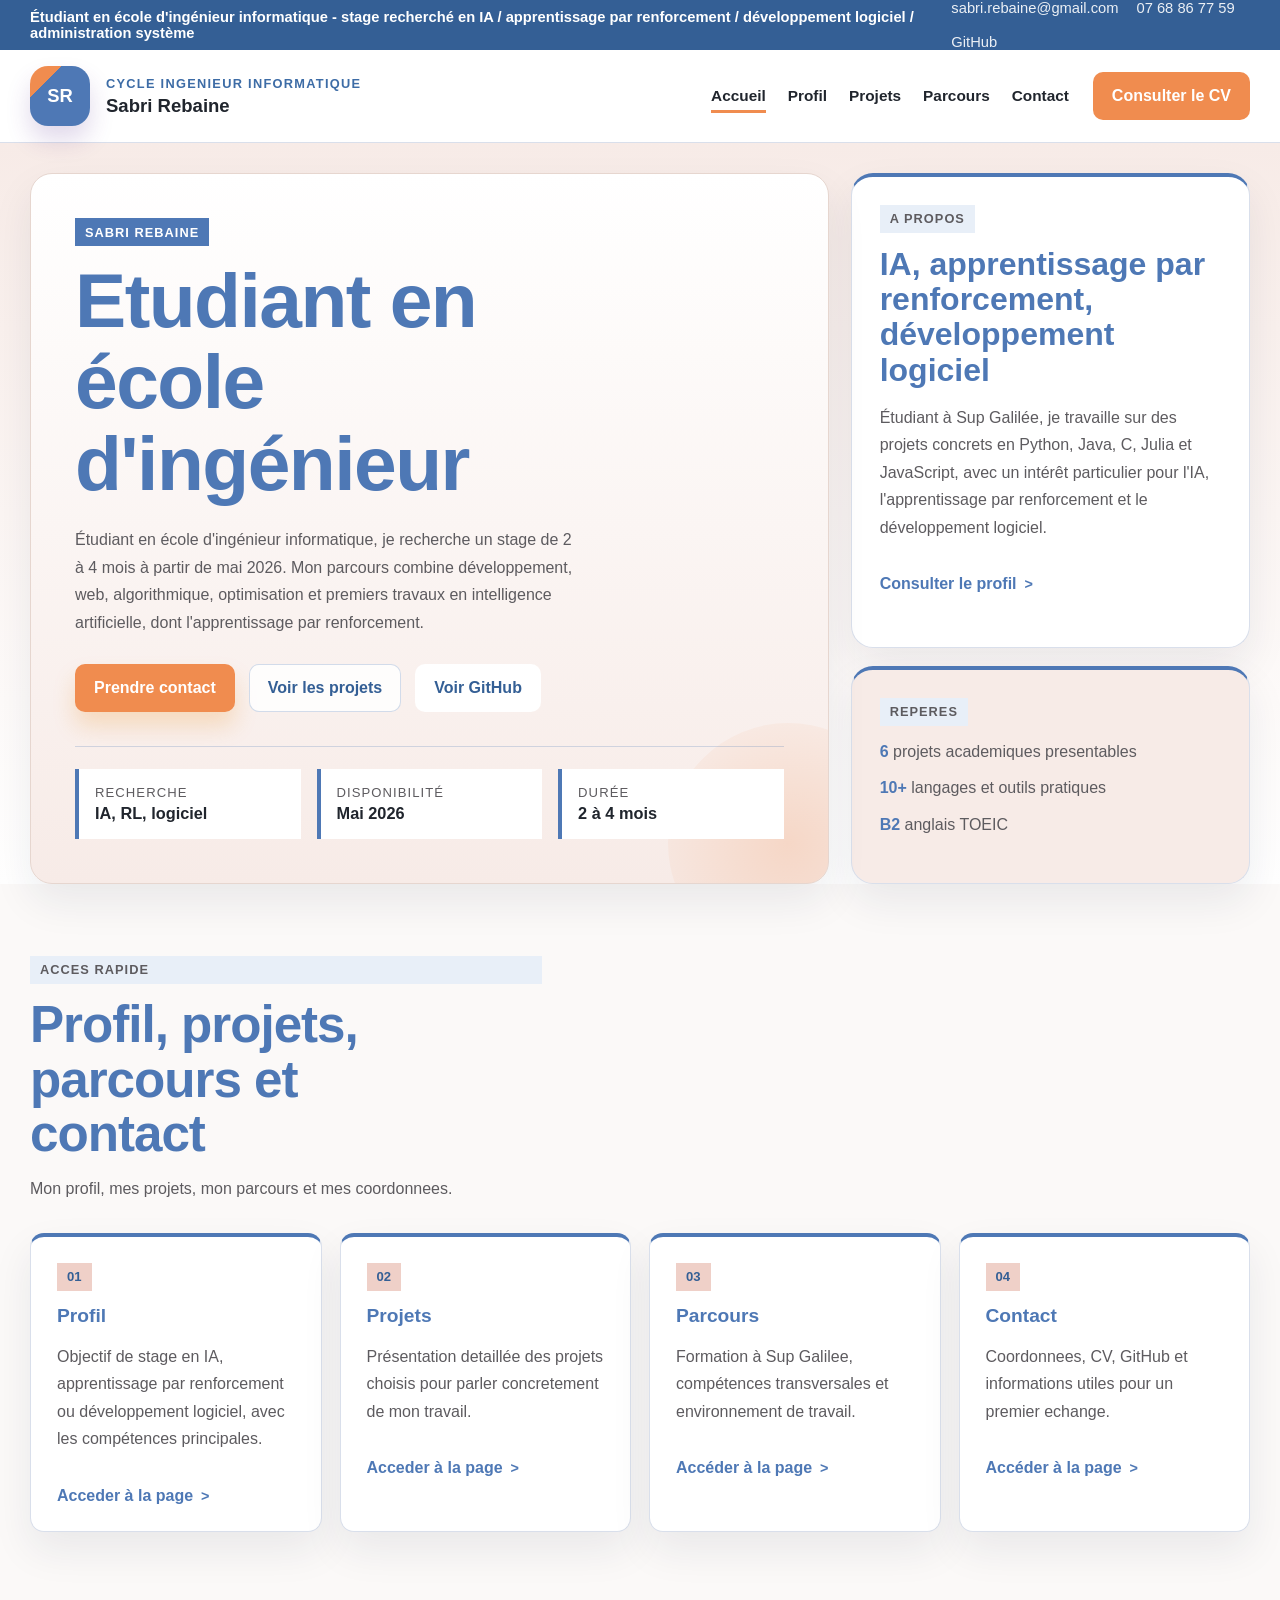
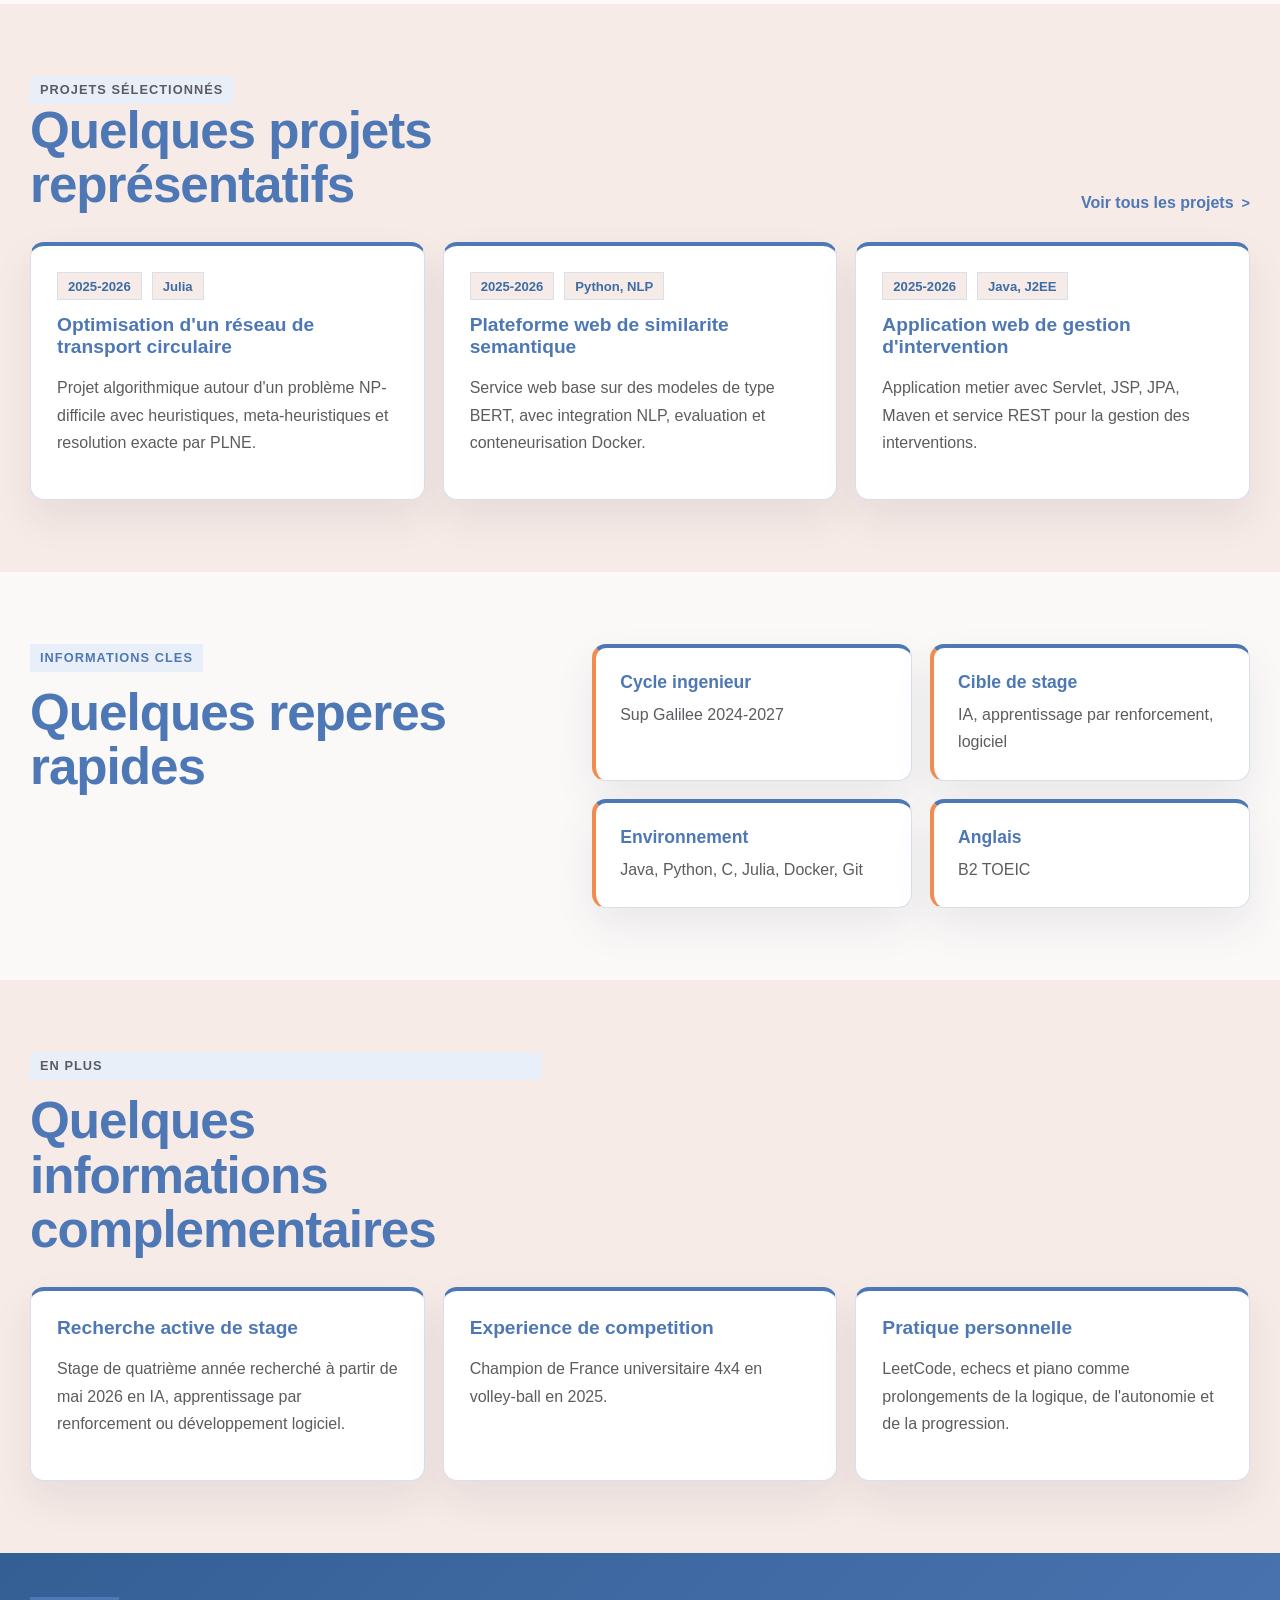
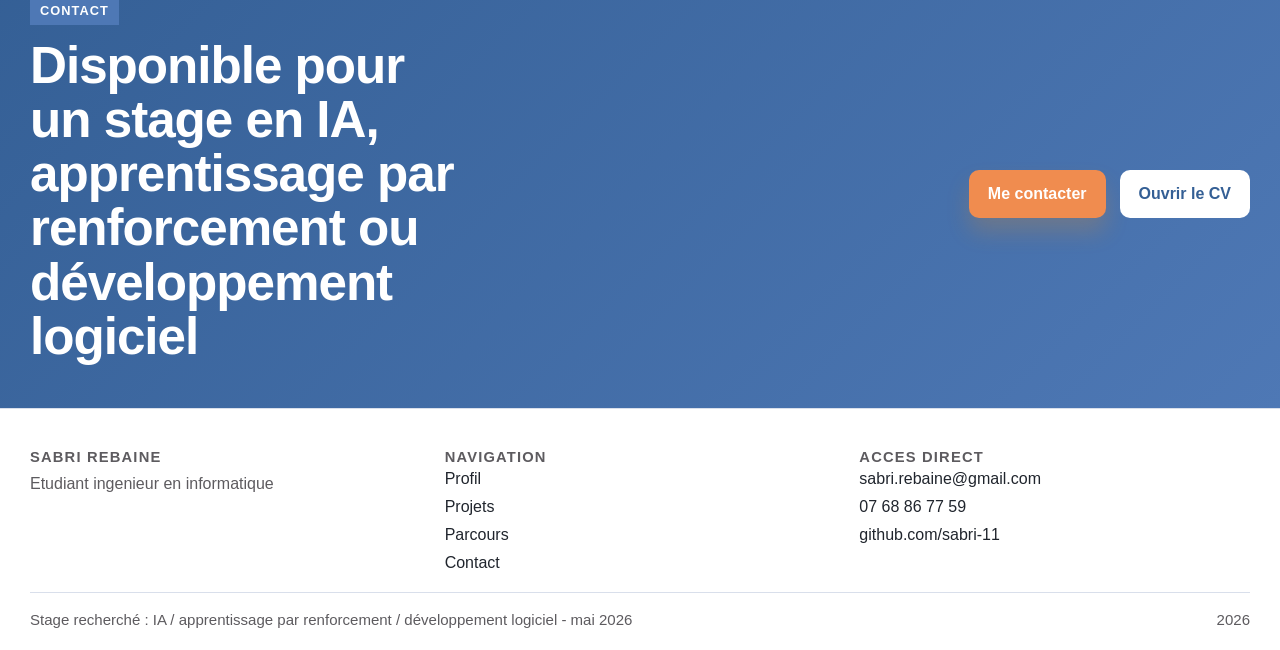
==== index.html @ 0e4415df "passage ssh" ====
<!DOCTYPE html>
<html lang="fr">
  <head>
    <meta charset="UTF-8" />
    <meta name="viewport" content="width=device-width, initial-scale=1.0" />
    <title>Sabri Rebaine | Accueil</title>
    <meta
      name="description"
      content="Site portfolio de Sabri Rebaine, étudiant ingénieur en informatique à la recherche d'un stage en IA et apprentissage par renforcement, développement logiciel ou en administration système à partir de mai 2026."
    />
    <link rel="stylesheet" href="styles.css" />
  </head>
  <body class="page-home">
    <div class="utility-bar">
      <div class="container utility-inner">
        <p>Étudiant en école d'ingénieur informatique - stage recherché en IA / apprentissage par renforcement / développement logiciel / administration système</p>
        <div class="utility-links">
          <a href="mailto:sabri.rebaine@gmail.com">sabri.rebaine@gmail.com</a>
          <a href="tel:+33768867759">07 68 86 77 59</a>
          <a href="https://github.com/sabri-11" target="_blank" rel="noreferrer">GitHub</a>
        </div>
      </div>
    </div>

    <header class="site-header">
      <div class="container header-shell">
        <a class="brand" href="index.html" aria-label="Retour a l'accueil">
          <span class="brand-mark">SR</span>
          <span class="brand-copy">
            <span class="brand-kicker">Cycle ingenieur informatique</span>
            <strong>Sabri Rebaine</strong>
          </span>
        </a>

        <button class="nav-toggle" type="button" aria-expanded="false" aria-controls="site-nav">
          <span></span>
          <span></span>
          <span></span>
          <span class="sr-only">Ouvrir le menu</span>
        </button>

        <div class="nav-shell" id="site-nav">
          <nav class="site-nav" aria-label="Navigation principale">
            <a class="is-active" href="index.html">Accueil</a>
            <a href="profil.html">Profil</a>
            <a href="projets.html">Projets</a>
            <a href="parcours.html">Parcours</a>
            <a href="contact.html">Contact</a>
          </nav>
          <a class="header-cta" href="C_V__Sabri_Rebaine.pdf" target="_blank" rel="noreferrer">
            Consulter le CV
          </a>
        </div>
      </div>
    </header>

    <main>
      <section class="home-hero">
        <div class="container hero-grid">
          <article class="hero-stage">
            <p class="eyebrow light">Sabri Rebaine</p>
            <h1> Etudiant en école d'ingénieur</h1>
            <p class="hero-text">
              Étudiant en école d'ingénieur informatique, je recherche un
              stage de 2 à 4 mois à partir de mai 2026. Mon parcours combine
              développement, web, algorithmique, optimisation et premiers
              travaux en intelligence artificielle, dont l'apprentissage par
              renforcement.
            </p>

            <div class="hero-actions">
              <a class="button button-primary" href="contact.html">Prendre contact</a>
              <a class="button button-secondary" href="projets.html">Voir les projets</a>
              <a
                class="button button-light"
                href="https://github.com/sabri-11"
                target="_blank"
                rel="noreferrer"
              >
                Voir GitHub
              </a>
            </div>

            <div class="hero-strip">
              <div>
                <span class="strip-label">Recherche</span>
                <strong>IA, RL, logiciel</strong>
              </div>
              <div>
                <span class="strip-label">Disponibilité</span>
                <strong>Mai 2026</strong>
              </div>
              <div>
                <span class="strip-label">Durée</span>
                <strong>2 à 4 mois</strong>
              </div>
            </div>
          </article>

          <aside class="hero-side">
            <article class="hero-side-card">
              <p class="eyebrow">A propos</p>
              <h2>IA, apprentissage par renforcement, développement logiciel</h2>
              <p>
                Étudiant à Sup Galilée, je travaille sur des projets concrets
                en Python, Java, C, Julia et JavaScript, avec un intérêt
                particulier pour l'IA, l'apprentissage par renforcement et le
                développement logiciel.
              </p>
              <a class="text-link" href="profil.html">Consulter le profil</a>
            </article>

            <article class="hero-side-card compact">
              <p class="eyebrow">Reperes</p>
              <ul class="fact-list">
                <li><strong>6</strong> projets academiques presentables</li>
                <li><strong>10+</strong> langages et outils pratiques</li>
                <li><strong>B2</strong> anglais TOEIC</li>
              </ul>
            </article>
          </aside>
        </div>
      </section>

      <section class="section">
        <div class="container">
          <div class="section-heading">
            <p class="eyebrow">Acces rapide</p>
            <h2>Profil, projets, parcours et contact</h2>
            <p>
              Mon profil, mes projets, mon parcours et mes coordonnees.
            </p>
          </div>

          <div class="feature-grid">
            <article class="feature-card reveal">
              <span class="card-index">01</span>
              <h3>Profil</h3>
              <p>Objectif de stage en IA, apprentissage par renforcement ou développement logiciel, avec les compétences principales.</p>
              <a class="text-link" href="profil.html">Acceder à la page</a>
            </article>

            <article class="feature-card reveal">
              <span class="card-index">02</span>
              <h3>Projets</h3>
              <p>Présentation detaillée des projets choisis pour parler concretement de mon travail.</p>
              <a class="text-link" href="projets.html">Acceder à la page</a>
            </article>

            <article class="feature-card reveal">
              <span class="card-index">03</span>
              <h3>Parcours</h3>
              <p>Formation à Sup Galilee, compétences transversales et environnement de travail.</p>
              <a class="text-link" href="parcours.html">Accéder à la page</a>
            </article>

            <article class="feature-card reveal">
              <span class="card-index">04</span>
              <h3>Contact</h3>
              <p>Coordonnees, CV, GitHub et informations utiles pour un premier echange.</p>
              <a class="text-link" href="contact.html">Accéder à la page</a>
            </article>
          </div>
        </div>
      </section>

      <section class="section section-alt">
        <div class="container">
          <div class="section-heading dual">
            <div>
            <p class="eyebrow">Projets sélectionnés</p>
            <h2>Quelques projets représentatifs</h2>
            </div>
            <a class="section-link" href="projets.html">Voir tous les projets</a>
          </div>

          <div class="news-grid">
            <article class="news-card reveal">
              <div class="news-meta">
                <span>2025-2026</span>
                <span>Julia</span>
              </div>
              <h3>Optimisation d'un réseau de transport circulaire</h3>
              <p>
                Projet algorithmique autour d'un problème NP-difficile avec
                heuristiques, meta-heuristiques et resolution exacte par PLNE.
              </p>
            </article>

            <article class="news-card reveal">
              <div class="news-meta">
                <span>2025-2026</span>
                <span>Python, NLP</span>
              </div>
              <h3>Plateforme web de similarite semantique</h3>
              <p>
                Service web base sur des modeles de type BERT, avec integration
                NLP, evaluation et conteneurisation Docker.
              </p>
            </article>

            <article class="news-card reveal">
              <div class="news-meta">
                <span>2025-2026</span>
                <span>Java, J2EE</span>
              </div>
              <h3>Application web de gestion d'intervention</h3>
              <p>
                Application metier avec Servlet, JSP, JPA, Maven et service REST
                pour la gestion des interventions.
              </p>
            </article>
          </div>
        </div>
      </section>

      <section class="section">
        <div class="container band-layout">
          <div class="band-copy">
            <p class="eyebrow">Informations cles</p>
            <h2>Quelques reperes rapides</h2>
          </div>

          <div class="metric-grid">
            <article class="metric-card reveal">
              <strong>Cycle ingenieur</strong>
              <span>Sup Galilee 2024-2027</span>
            </article>
            <article class="metric-card reveal">
              <strong>Cible de stage</strong>
              <span>IA, apprentissage par renforcement, logiciel</span>
            </article>
            <article class="metric-card reveal">
              <strong>Environnement</strong>
              <span>Java, Python, C, Julia, Docker, Git</span>
            </article>
            <article class="metric-card reveal">
              <strong>Anglais</strong>
              <span>B2 TOEIC</span>
            </article>
          </div>
        </div>
      </section>

      <section class="section section-alt">
        <div class="container">
          <div class="section-heading">
            <p class="eyebrow">En plus</p>
            <h2>Quelques informations complementaires</h2>
          </div>

          <div class="spotlight-grid">
            <article class="spotlight-card reveal">
              <h3>Recherche active de stage</h3>
              <p>Stage de quatrième année recherché à partir de mai 2026 en IA, apprentissage par renforcement ou développement logiciel.</p>
            </article>
            <article class="spotlight-card reveal">
              <h3>Experience de competition</h3>
              <p>Champion de France universitaire 4x4 en volley-ball en 2025.</p>
            </article>
            <article class="spotlight-card reveal">
              <h3>Pratique personnelle</h3>
              <p>LeetCode, echecs et piano comme prolongements de la logique, de l'autonomie et de la progression.</p>
            </article>
          </div>
        </div>
      </section>

      <section class="cta-panel">
        <div class="container cta-panel-inner">
          <div>
            <p class="eyebrow light">Contact</p>
            <h2>Disponible pour un stage en IA, apprentissage par renforcement ou développement logiciel</h2>
          </div>
          <div class="cta-panel-actions">
            <a class="button button-primary" href="contact.html">Me contacter</a>
            <a class="button button-light" href="C_V__Sabri_Rebaine.pdf" target="_blank" rel="noreferrer">
              Ouvrir le CV
            </a>
          </div>
        </div>
      </section>
    </main>

    <footer class="site-footer">
      <div class="container footer-grid">
        <div>
          <p class="footer-title">Sabri Rebaine</p>
          <p>Etudiant ingenieur en informatique</p>
        </div>
        <div>
          <p class="footer-title">Navigation</p>
          <ul class="footer-links">
            <li><a href="profil.html">Profil</a></li>
            <li><a href="projets.html">Projets</a></li>
            <li><a href="parcours.html">Parcours</a></li>
            <li><a href="contact.html">Contact</a></li>
          </ul>
        </div>
        <div>
          <p class="footer-title">Acces direct</p>
          <ul class="footer-links">
            <li><a href="mailto:sabri.rebaine@gmail.com">sabri.rebaine@gmail.com</a></li>
            <li><a href="tel:+33768867759">07 68 86 77 59</a></li>
            <li><a href="https://github.com/sabri-11" target="_blank" rel="noreferrer">github.com/sabri-11</a></li>
          </ul>
        </div>
      </div>
      <div class="container footer-bottom">
        <p>Stage recherché : IA / apprentissage par renforcement / développement logiciel - mai 2026</p>
        <p id="footer-year"></p>
      </div>
    </footer>

    <script src="script.js"></script>
  </body>
</html>
---- styles.css ----
:root {
  --purple: #4e78b5;
  --purple-dark: #345f95;
  --purple-soft: #e8eff8;
  --blue: #3d6ca6;
  --orange: #f08c4f;
  --orange-dark: #dc7a38;
  --salmon: #efd0c8;
  --salmon-soft: #f7ebe7;
  --ink: #20252d;
  --muted: #5d5b5f;
  --line: #d9dfeb;
  --line-strong: #b8c3d7;
  --surface: #ffffff;
  --surface-soft: #fbf9f8;
  --surface-alt: #f7ebe7;
  --shadow: 0 18px 40px rgba(26, 42, 67, 0.08);
  --radius-lg: 22px;
  --radius-md: 14px;
  --radius-sm: 10px;
  --max-width: 1220px;
  --font-main: "IBM Plex Sans", "Trebuchet MS", "Segoe UI", sans-serif;
}

* {
  box-sizing: border-box;
}

html {
  scroll-behavior: smooth;
}

body {
  margin: 0;
  min-width: 320px;
  color: var(--ink);
  font-family: var(--font-main);
  background: var(--surface-soft);
}

a {
  color: inherit;
  text-decoration: none;
}

button,
input,
textarea,
select {
  font: inherit;
}

.sr-only {
  position: absolute;
  width: 1px;
  height: 1px;
  padding: 0;
  margin: -1px;
  overflow: hidden;
  clip: rect(0, 0, 0, 0);
  white-space: nowrap;
  border: 0;
}

.container {
  width: min(calc(100% - 32px), var(--max-width));
  margin: 0 auto;
}

.utility-bar {
  background: var(--purple-dark);
  color: #ffffff;
}

.utility-inner {
  display: flex;
  align-items: center;
  justify-content: space-between;
  gap: 16px;
  min-height: 44px;
  font-size: 0.92rem;
}

.utility-inner p {
  margin: 0;
  font-weight: 700;
}

.utility-links {
  display: flex;
  flex-wrap: wrap;
  gap: 18px;
}

.utility-links a {
  color: rgba(255, 255, 255, 0.9);
}

.site-header {
  position: sticky;
  top: 0;
  z-index: 30;
  background: rgba(255, 255, 255, 0.98);
  border-bottom: 1px solid var(--line);
  backdrop-filter: blur(10px);
}

.header-shell {
  display: flex;
  align-items: center;
  justify-content: space-between;
  gap: 28px;
  min-height: 92px;
}

.brand {
  display: inline-flex;
  align-items: center;
  gap: 16px;
}

.brand-mark {
  display: grid;
  place-items: center;
  width: 60px;
  height: 60px;
  border-radius: 18px;
  color: #ffffff;
  font-size: 1.15rem;
  font-weight: 800;
  background:
    linear-gradient(135deg, var(--orange) 0 26%, transparent 26%),
    linear-gradient(135deg, var(--purple) 26% 100%);
  box-shadow: 0 14px 24px rgba(90, 45, 145, 0.18);
}

.brand-copy {
  display: flex;
  flex-direction: column;
  gap: 4px;
}

.brand-copy strong {
  font-size: 1.16rem;
}

.brand-kicker {
  color: var(--blue);
  font-size: 0.8rem;
  font-weight: 700;
  letter-spacing: 0.1em;
  text-transform: uppercase;
}

.nav-toggle {
  display: none;
  align-items: center;
  justify-content: center;
  width: 46px;
  height: 46px;
  padding: 0;
  border: 1px solid var(--line);
  background: var(--surface);
  border-radius: var(--radius-sm);
  cursor: pointer;
}

.nav-toggle span {
  display: block;
  width: 18px;
  height: 2px;
  margin: 2px auto;
  background: var(--ink);
}

.nav-shell {
  display: flex;
  align-items: center;
  gap: 24px;
}

.site-nav {
  display: flex;
  flex-wrap: wrap;
  gap: 22px;
}

.site-nav a {
  position: relative;
  padding: 8px 0;
  font-size: 0.96rem;
  font-weight: 700;
  color: var(--ink);
}

.site-nav a::after {
  content: "";
  position: absolute;
  left: 0;
  right: 0;
  bottom: 0;
  height: 3px;
  background: var(--orange);
  transform: scaleX(0);
  transform-origin: left;
  transition: transform 180ms ease;
}

.site-nav a:hover::after,
.site-nav a:focus-visible::after,
.site-nav a.is-active::after {
  transform: scaleX(1);
}

.header-cta,
.button {
  display: inline-flex;
  align-items: center;
  justify-content: center;
  min-height: 48px;
  padding: 0 18px;
  border: 1px solid transparent;
  border-radius: var(--radius-sm);
  font-weight: 800;
  transition:
    transform 180ms ease,
    background-color 180ms ease,
    border-color 180ms ease,
    color 180ms ease,
    box-shadow 180ms ease;
}

.header-cta {
  color: #ffffff;
  background: var(--orange);
}

.header-cta:hover,
.header-cta:focus-visible,
.button:hover,
.button:focus-visible {
  transform: translateY(-2px);
}

.button-primary {
  color: #ffffff;
  background: var(--orange);
  box-shadow: 0 14px 22px rgba(239, 143, 29, 0.22);
}

.button-primary:hover,
.button-primary:focus-visible {
  background: var(--orange-dark);
}

.button-secondary {
  color: var(--purple-dark);
  background: rgba(255, 255, 255, 0.82);
  border-color: rgba(78, 120, 181, 0.25);
}

.button-light {
  color: var(--purple-dark);
  background: #ffffff;
}

.home-hero {
  padding: 30px 0 0;
  background: linear-gradient(180deg, var(--salmon-soft) 0%, #ffffff 100%);
}

.hero-grid {
  display: grid;
  grid-template-columns: minmax(0, 1.6fr) minmax(320px, 0.8fr);
  gap: 22px;
}

.hero-stage {
  position: relative;
  overflow: hidden;
  min-height: 520px;
  padding: 44px;
  border-radius: var(--radius-lg);
  background:
    linear-gradient(180deg, #ffffff 0%, var(--salmon-soft) 100%);
  color: var(--ink);
  box-shadow: var(--shadow);
  border: 1px solid #e6d6cf;
}

.hero-stage::before {
  content: "";
  position: absolute;
  inset: auto -80px -80px auto;
  width: 240px;
  height: 240px;
  border-radius: 50%;
  background: radial-gradient(circle, rgba(240, 140, 79, 0.22), rgba(240, 140, 79, 0));
  pointer-events: none;
}

.hero-stage > * {
  position: relative;
}

.eyebrow {
  display: inline-flex;
  align-items: center;
  min-height: 28px;
  padding: 0 10px;
  margin: 0 0 14px;
  background: var(--purple-soft);
  color: var(--purple);
  font-size: 0.8rem;
  font-weight: 800;
  letter-spacing: 0.08em;
  text-transform: uppercase;
}

.eyebrow.light {
  background: var(--purple);
  color: #ffffff;
}

.hero-stage h1,
.page-hero h1,
.section-heading h2,
.band-copy h2,
.cta-panel h2,
.content-block h2,
.contact-primary h2 {
  margin: 0;
  line-height: 1.06;
  letter-spacing: -0.02em;
}

.page-hero h1,
.section-heading h2,
.band-copy h2,
.content-block h2,
.hero-side-card h2,
.project-body h2,
.timeline-main h2,
.contact-primary h2,
.feature-card h3,
.news-card h3,
.spotlight-card h3,
.mini-panel h3,
.matrix-card h3 {
  color: var(--purple);
}

.cta-panel h2 {
  color: #ffffff;
}

.hero-stage h1 {
  max-width: 12ch;
  font-size: clamp(3rem, 6vw, 5.1rem);
  color: var(--purple);
}

.hero-text,
.section-heading p,
.page-intro,
.content-block p,
.hero-side-card p,
.feature-card p,
.news-card p,
.metric-card span,
.spotlight-card p,
.mini-panel p,
.project-body p,
.project-points,
.timeline-main p,
.matrix-card p,
.contact-secondary,
.contact-primary p {
  line-height: 1.72;
  color: var(--muted);
}

.hero-text {
  max-width: 56ch;
  margin: 22px 0 0;
  color: var(--muted);
}

.hero-actions,
.cta-panel-actions {
  display: flex;
  flex-wrap: wrap;
  gap: 14px;
  margin-top: 28px;
}

.hero-strip {
  display: grid;
  grid-template-columns: repeat(3, minmax(0, 1fr));
  gap: 16px;
  margin-top: 34px;
  padding-top: 22px;
  border-top: 1px solid rgba(78, 120, 181, 0.24);
}

.hero-strip div {
  display: grid;
  gap: 4px;
  padding: 16px;
  background: #ffffff;
  border-left: 4px solid var(--purple);
}

.strip-label {
  font-size: 0.82rem;
  letter-spacing: 0.08em;
  text-transform: uppercase;
  color: var(--muted);
}

.hero-strip strong {
  font-size: 1.02rem;
}

.hero-side {
  display: grid;
  gap: 18px;
}

.hero-side-card,
.feature-card,
.news-card,
.metric-card,
.spotlight-card,
.content-block,
.side-panel,
.mini-panel,
.project-entry,
.timeline-block,
.matrix-card,
.contact-primary,
.contact-secondary {
  border: 1px solid var(--line);
  background: var(--surface);
  box-shadow: var(--shadow);
  border-top: 4px solid var(--purple);
}

.hero-side-card {
  padding: 28px;
  border-radius: var(--radius-lg);
}

.hero-side-card.compact {
  background: var(--salmon-soft);
}

.hero-side-card h2 {
  margin: 0;
  font-size: 2rem;
  line-height: 1.1;
}

.hero-side-card.compact {
  padding-bottom: 20px;
}

.text-link,
.section-link {
  display: inline-flex;
  align-items: center;
  gap: 8px;
  margin-top: 18px;
  color: var(--purple);
  font-weight: 800;
}

.text-link::after,
.section-link::after {
  content: ">";
  font-size: 0.9rem;
}

.fact-list,
.footer-links,
.info-list,
.project-points {
  margin: 0;
}

.fact-list {
  display: grid;
  gap: 12px;
  padding: 0;
  list-style: none;
}

.fact-list li {
  line-height: 1.55;
  color: var(--muted);
}

.fact-list strong {
  color: var(--purple);
}

.section {
  padding: 72px 0;
}

.section-alt {
  background: var(--surface-alt);
}

.section-heading {
  display: grid;
  gap: 14px;
  margin-bottom: 30px;
}

.section-heading.dual {
  display: flex;
  align-items: end;
  justify-content: space-between;
  gap: 24px;
}

.section-heading h2,
.band-copy h2,
.page-hero h1,
.cta-panel h2,
.content-block h2,
.contact-primary h2 {
  max-width: 15ch;
  font-size: clamp(2rem, 4vw, 3.4rem);
}

.section-heading p,
.page-intro {
  max-width: 72ch;
  margin: 0;
}

.feature-grid,
.news-grid,
.metric-grid,
.spotlight-grid,
.profile-cards,
.skill-matrix {
  display: grid;
  gap: 18px;
}

.feature-grid {
  grid-template-columns: repeat(4, minmax(0, 1fr));
}

.feature-grid.three,
.spotlight-grid {
  grid-template-columns: repeat(3, minmax(0, 1fr));
}

.news-grid,
.metric-grid {
  grid-template-columns: repeat(3, minmax(0, 1fr));
}

.feature-card,
.news-card,
.spotlight-card,
.mini-panel,
.matrix-card {
  padding: 26px;
  border-radius: var(--radius-md);
}

.card-index {
  display: inline-flex;
  min-height: 28px;
  align-items: center;
  padding: 0 10px;
  margin-bottom: 14px;
  background: var(--salmon);
  color: var(--purple-dark);
  font-size: 0.82rem;
  font-weight: 800;
}

.feature-card h3,
.news-card h3,
.spotlight-card h3,
.mini-panel h3,
.project-body h2,
.matrix-card h3 {
  margin: 0 0 14px;
  font-size: 1.2rem;
}

.news-meta {
  display: flex;
  flex-wrap: wrap;
  gap: 10px;
  margin-bottom: 14px;
}

.news-meta span,
.entry-date,
.entry-tech {
  display: inline-flex;
  align-items: center;
  min-height: 28px;
  padding: 0 10px;
  border: 1px solid var(--line);
  background: var(--salmon-soft);
  color: var(--blue);
  font-size: 0.82rem;
  font-weight: 800;
}

.band-layout {
  display: grid;
  grid-template-columns: minmax(0, 0.9fr) minmax(0, 1.1fr);
  gap: 24px;
  align-items: start;
}

.metric-grid {
  grid-template-columns: repeat(2, minmax(0, 1fr));
}

.metric-card {
  padding: 24px;
  border-radius: var(--radius-md);
  background: #ffffff;
  border-left: 4px solid var(--orange);
}

.metric-card strong {
  display: block;
  margin-bottom: 8px;
  font-size: 1.1rem;
  color: var(--purple);
}

.cta-panel {
  padding: 44px 0;
  background: linear-gradient(135deg, var(--purple-dark) 0%, var(--purple) 100%);
  color: #ffffff;
}

.cta-panel-inner {
  display: flex;
  align-items: center;
  justify-content: space-between;
  gap: 24px;
}

.page-hero {
  padding: 36px 0 24px;
  background:
    linear-gradient(180deg, #ffffff 0%, var(--salmon-soft) 100%);
  border-bottom: 1px solid var(--line);
}

.breadcrumb {
  display: flex;
  flex-wrap: wrap;
  gap: 10px;
  margin-bottom: 18px;
  color: var(--muted);
  font-size: 0.94rem;
}

.breadcrumb a {
  color: var(--blue);
}

.page-grid {
  display: grid;
  grid-template-columns: minmax(0, 1.5fr) minmax(300px, 0.8fr);
  gap: 22px;
  align-items: start;
}

.main-column,
.side-column {
  display: grid;
  gap: 18px;
}

.content-block,
.side-panel {
  padding: 28px;
  border-radius: var(--radius-md);
}

.check-columns {
  display: grid;
  grid-template-columns: repeat(2, minmax(0, 1fr));
  gap: 18px;
}

.check-list {
  display: grid;
  gap: 14px;
  padding: 0;
  margin: 0;
  list-style: none;
}

.check-list li {
  position: relative;
  padding-left: 22px;
  line-height: 1.62;
  color: var(--muted);
}

.check-list li::before {
  content: "";
  position: absolute;
  left: 0;
  top: 0.48em;
  width: 10px;
  height: 10px;
  background: var(--orange);
}

.profile-cards {
  grid-template-columns: repeat(2, minmax(0, 1fr));
}

.info-list {
  display: grid;
  gap: 12px;
  padding: 0;
  list-style: none;
}

.info-list li {
  display: flex;
  justify-content: space-between;
  gap: 16px;
  padding-bottom: 12px;
  border-bottom: 1px solid var(--line);
}

.info-list li:last-child {
  padding-bottom: 0;
  border-bottom: 0;
}

.info-list span {
  color: var(--muted);
}

.info-list strong {
  text-align: right;
}

.side-links {
  display: grid;
  gap: 12px;
}

.side-links a {
  display: block;
  padding: 14px 16px;
  border: 1px solid var(--line);
  background: var(--salmon-soft);
  font-weight: 700;
}

.project-stack,
.timeline-stack {
  display: grid;
  gap: 18px;
}

.project-entry,
.timeline-block {
  display: grid;
  grid-template-columns: 220px minmax(0, 1fr);
  gap: 22px;
  padding: 28px;
  border-radius: var(--radius-md);
}

.project-aside,
.timeline-side {
  display: flex;
  flex-direction: column;
  gap: 10px;
}

.project-body p,
.timeline-main p {
  margin: 0;
}

.project-body h2,
.timeline-main h2 {
  margin: 0 0 12px;
  line-height: 1.16;
}

.project-points {
  padding-left: 18px;
  margin-top: 16px;
  line-height: 1.62;
  color: var(--muted);
}

.timeline-year {
  display: inline-flex;
  align-items: center;
  min-height: 32px;
  padding: 0 12px;
  background: var(--salmon);
  color: var(--purple);
  font-weight: 800;
}

.skill-matrix {
  grid-template-columns: repeat(3, minmax(0, 1fr));
}

.contact-grid {
  display: grid;
  grid-template-columns: minmax(0, 1.05fr) minmax(320px, 0.95fr);
  gap: 22px;
}

.contact-primary,
.contact-secondary {
  padding: 30px;
  border-radius: var(--radius-md);
}

.contact-primary {
  background: linear-gradient(180deg, var(--salmon) 0%, var(--salmon-soft) 100%);
  color: var(--ink);
  border-color: #e3cdc6;
}

.contact-primary .eyebrow {
  background: var(--purple);
  color: #ffffff;
}

.contact-primary h2 {
  margin-bottom: 24px;
}

.contact-primary p,
.contact-primary .contact-links a {
  color: var(--ink);
}

.contact-links {
  display: grid;
  gap: 14px;
}

.contact-links a {
  font-size: 1.08rem;
  font-weight: 800;
  color: var(--purple-dark);
}

.site-footer {
  padding: 36px 0 22px;
  background: #ffffff;
  border-top: 1px solid var(--line);
}

.footer-grid {
  display: grid;
  grid-template-columns: repeat(3, minmax(0, 1fr));
  gap: 24px;
  padding-bottom: 20px;
}

.footer-title {
  margin: 0 0 12px;
  font-size: 0.92rem;
  font-weight: 800;
  letter-spacing: 0.08em;
  text-transform: uppercase;
  color: var(--purple);
}

.footer-grid p {
  margin: 0;
  line-height: 1.7;
  color: var(--muted);
}

.footer-links {
  display: grid;
  gap: 10px;
  padding: 0;
  list-style: none;
}

.footer-bottom {
  display: flex;
  align-items: center;
  justify-content: space-between;
  gap: 12px;
  padding-top: 18px;
  border-top: 1px solid var(--line);
  color: var(--muted);
  font-size: 0.94rem;
}

.footer-bottom p {
  margin: 0;
}

.reveal {
  opacity: 0;
  transform: translateY(18px);
  transition:
    opacity 440ms ease,
    transform 440ms ease;
}

.reveal.is-visible {
  opacity: 1;
  transform: translateY(0);
}

@media (max-width: 1120px) {
  .hero-grid,
  .band-layout,
  .page-grid,
  .contact-grid {
    grid-template-columns: 1fr;
  }

  .feature-grid,
  .feature-grid.three,
  .news-grid,
  .spotlight-grid,
  .skill-matrix {
    grid-template-columns: repeat(2, minmax(0, 1fr));
  }

  .project-entry,
  .timeline-block {
    grid-template-columns: 1fr;
  }

  .metric-grid {
    grid-template-columns: repeat(2, minmax(0, 1fr));
  }
}

@media (max-width: 860px) {
  .nav-toggle {
    display: inline-flex;
  }

  .nav-shell {
    position: absolute;
    top: calc(100% + 1px);
    left: 0;
    right: 0;
    display: none;
    flex-direction: column;
    align-items: stretch;
    gap: 18px;
    padding: 20px;
    background: #ffffff;
    border-bottom: 1px solid var(--line);
    box-shadow: var(--shadow);
  }

  .site-header.nav-open .nav-shell {
    display: flex;
  }

  .site-nav {
    flex-direction: column;
    gap: 10px;
  }

  .site-nav a {
    padding: 10px 0;
  }

  .header-shell {
    position: relative;
    min-height: 82px;
  }

  .header-cta {
    width: 100%;
  }

  .hero-stage {
    min-height: auto;
    padding: 30px 24px;
  }

  .hero-stage h1 {
    max-width: none;
  }

  .hero-strip,
  .check-columns,
  .profile-cards,
  .metric-grid,
  .footer-grid {
    grid-template-columns: 1fr;
  }

  .cta-panel-inner,
  .footer-bottom,
  .utility-inner,
  .section-heading.dual {
    flex-direction: column;
    align-items: flex-start;
  }

  .utility-inner,
  .footer-bottom {
    gap: 10px;
  }
}

@media (max-width: 640px) {
  .container {
    width: min(calc(100% - 20px), var(--max-width));
  }

  .section,
  .cta-panel {
    padding: 56px 0;
  }

  .hero-side-card,
  .feature-card,
  .news-card,
  .metric-card,
  .spotlight-card,
  .content-block,
  .side-panel,
  .mini-panel,
  .project-entry,
  .timeline-block,
  .matrix-card,
  .contact-primary,
  .contact-secondary {
    padding: 22px;
  }

  .feature-grid,
  .feature-grid.three,
  .news-grid,
  .spotlight-grid,
  .skill-matrix {
    grid-template-columns: 1fr;
  }

  .hero-strip {
    gap: 12px;
  }
}

@media (prefers-reduced-motion: reduce) {
  html {
    scroll-behavior: auto;
  }

  .site-nav a::after,
  .header-cta,
  .button,
  .reveal {
    transition: none;
  }

  .reveal {
    opacity: 1;
    transform: none;
  }
}
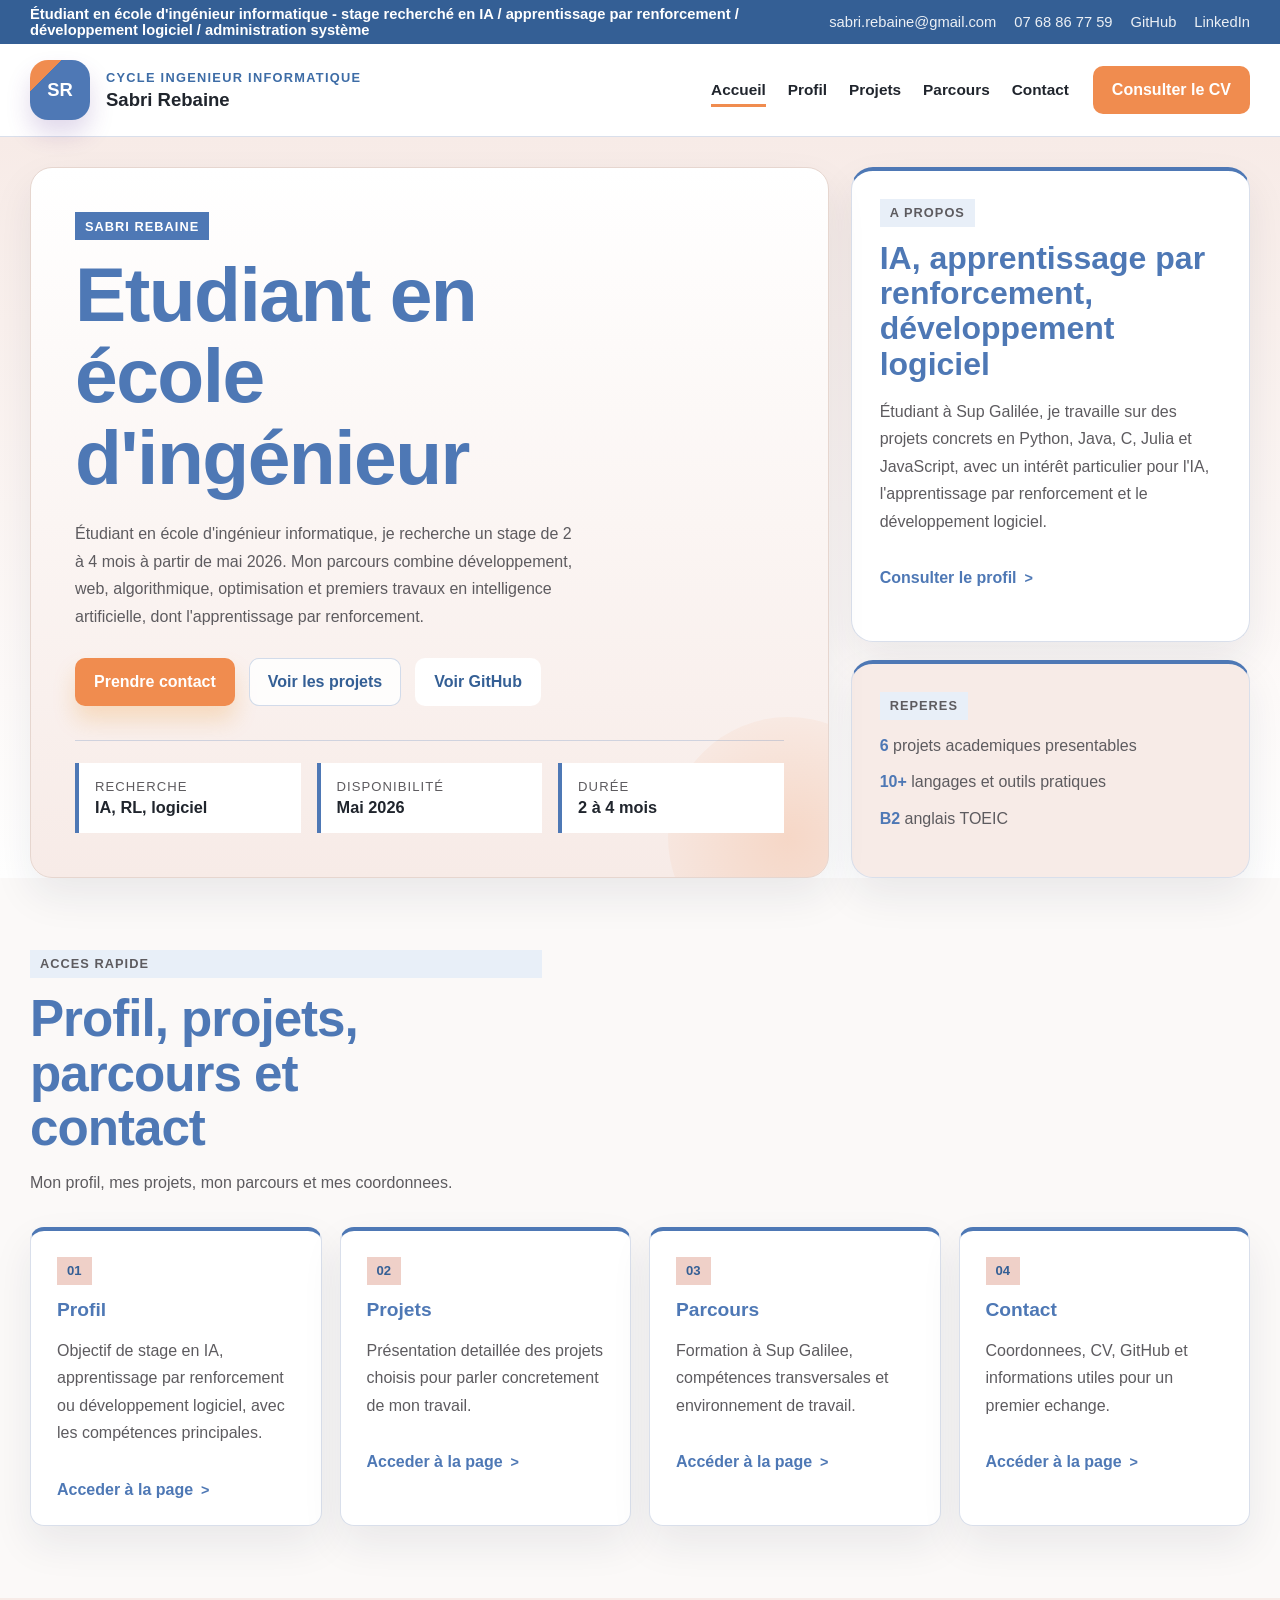
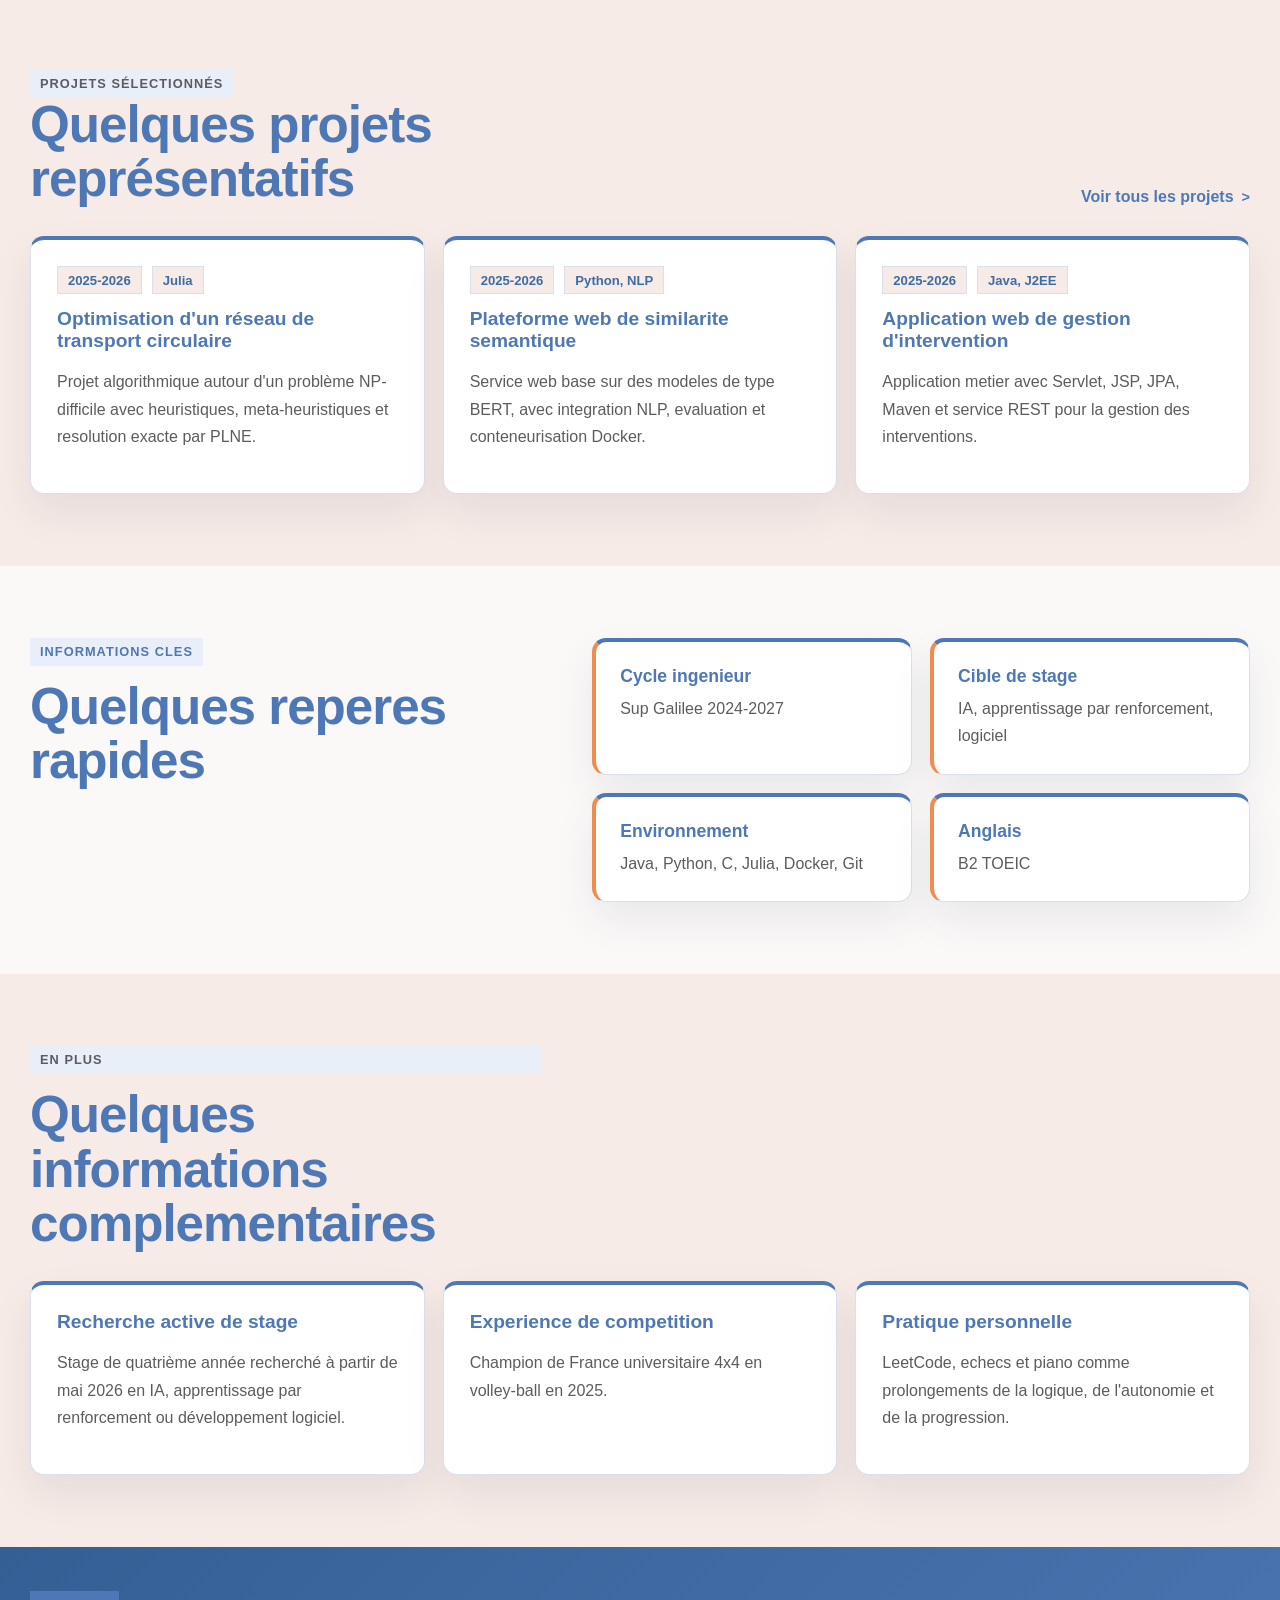
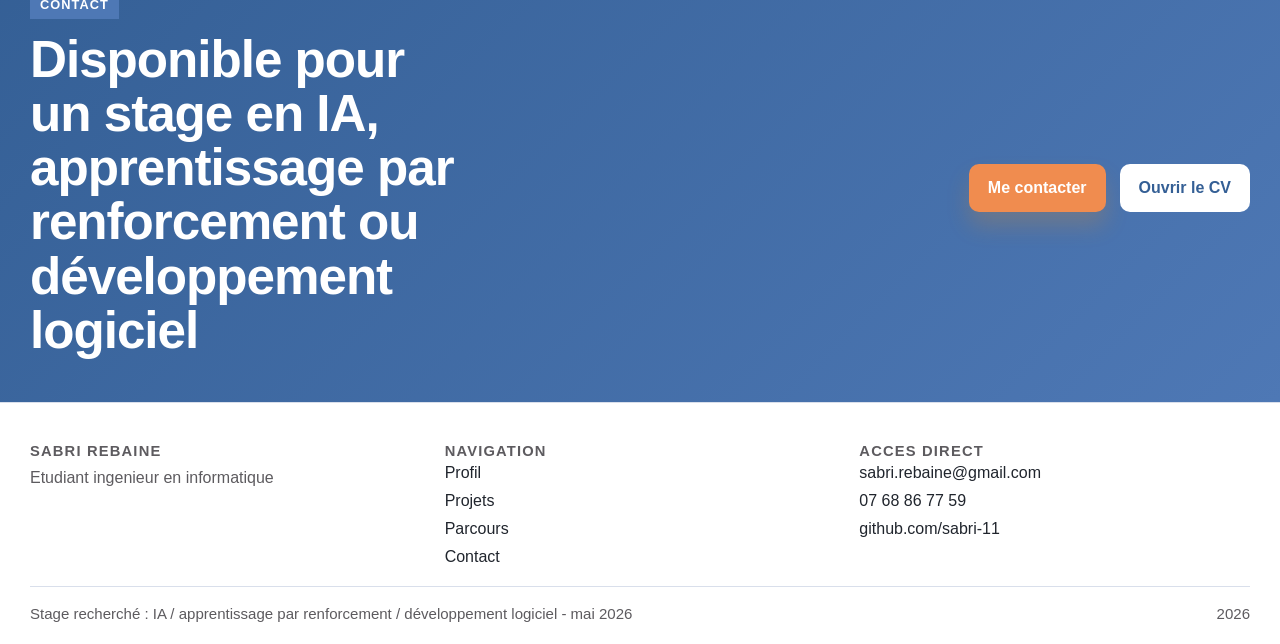
==== commit 01d7c8d0: "ajout linkedin" ====
--- a/index.html
+++ b/index.html
@@ -18,6 +18,7 @@
           <a href="mailto:sabri.rebaine@gmail.com">sabri.rebaine@gmail.com</a>
           <a href="tel:+33768867759">07 68 86 77 59</a>
           <a href="https://github.com/sabri-11" target="_blank" rel="noreferrer">GitHub</a>
+          <a href="https://www.linkedin.com/in/sabri-rebaine/" target="_blank" rel="noreferrer">LinkedIn</a>
         </div>
       </div>
     </div>
@@ -47,7 +48,7 @@
             <a href="parcours.html">Parcours</a>
             <a href="contact.html">Contact</a>
           </nav>
-          <a class="header-cta" href="C_V__Sabri_Rebaine.pdf" target="_blank" rel="noreferrer">
+          <a class="header-cta" href="C.V. Sabri Rebaine.pdf" target="_blank" rel="noreferrer">
             Consulter le CV
           </a>
         </div>
@@ -274,7 +275,7 @@
           </div>
           <div class="cta-panel-actions">
             <a class="button button-primary" href="contact.html">Me contacter</a>
-            <a class="button button-light" href="C_V__Sabri_Rebaine.pdf" target="_blank" rel="noreferrer">
+            <a class="button button-light" href="C.V. Sabri Rebaine.pdf" target="_blank" rel="noreferrer">
               Ouvrir le CV
             </a>
           </div>
--- a/styles.css
+++ b/styles.css
@@ -84,12 +84,17 @@
 .utility-inner p {
   margin: 0;
   font-weight: 700;
+  flex: 1 1 0;
+  min-width: 0;
 }
 
 .utility-links {
   display: flex;
-  flex-wrap: wrap;
-  gap: 18px;
+  flex: 0 0 auto;
+  flex-wrap: nowrap;
+  align-items: center;
+  justify-content: flex-end;
+  gap: 14px 18px;
 }
 
 .utility-links a {
@@ -1027,6 +1032,11 @@
   .footer-bottom {
     gap: 10px;
   }
+
+  .utility-links {
+    flex-wrap: wrap;
+    justify-content: flex-start;
+  }
 }
 
 @media (max-width: 640px) {
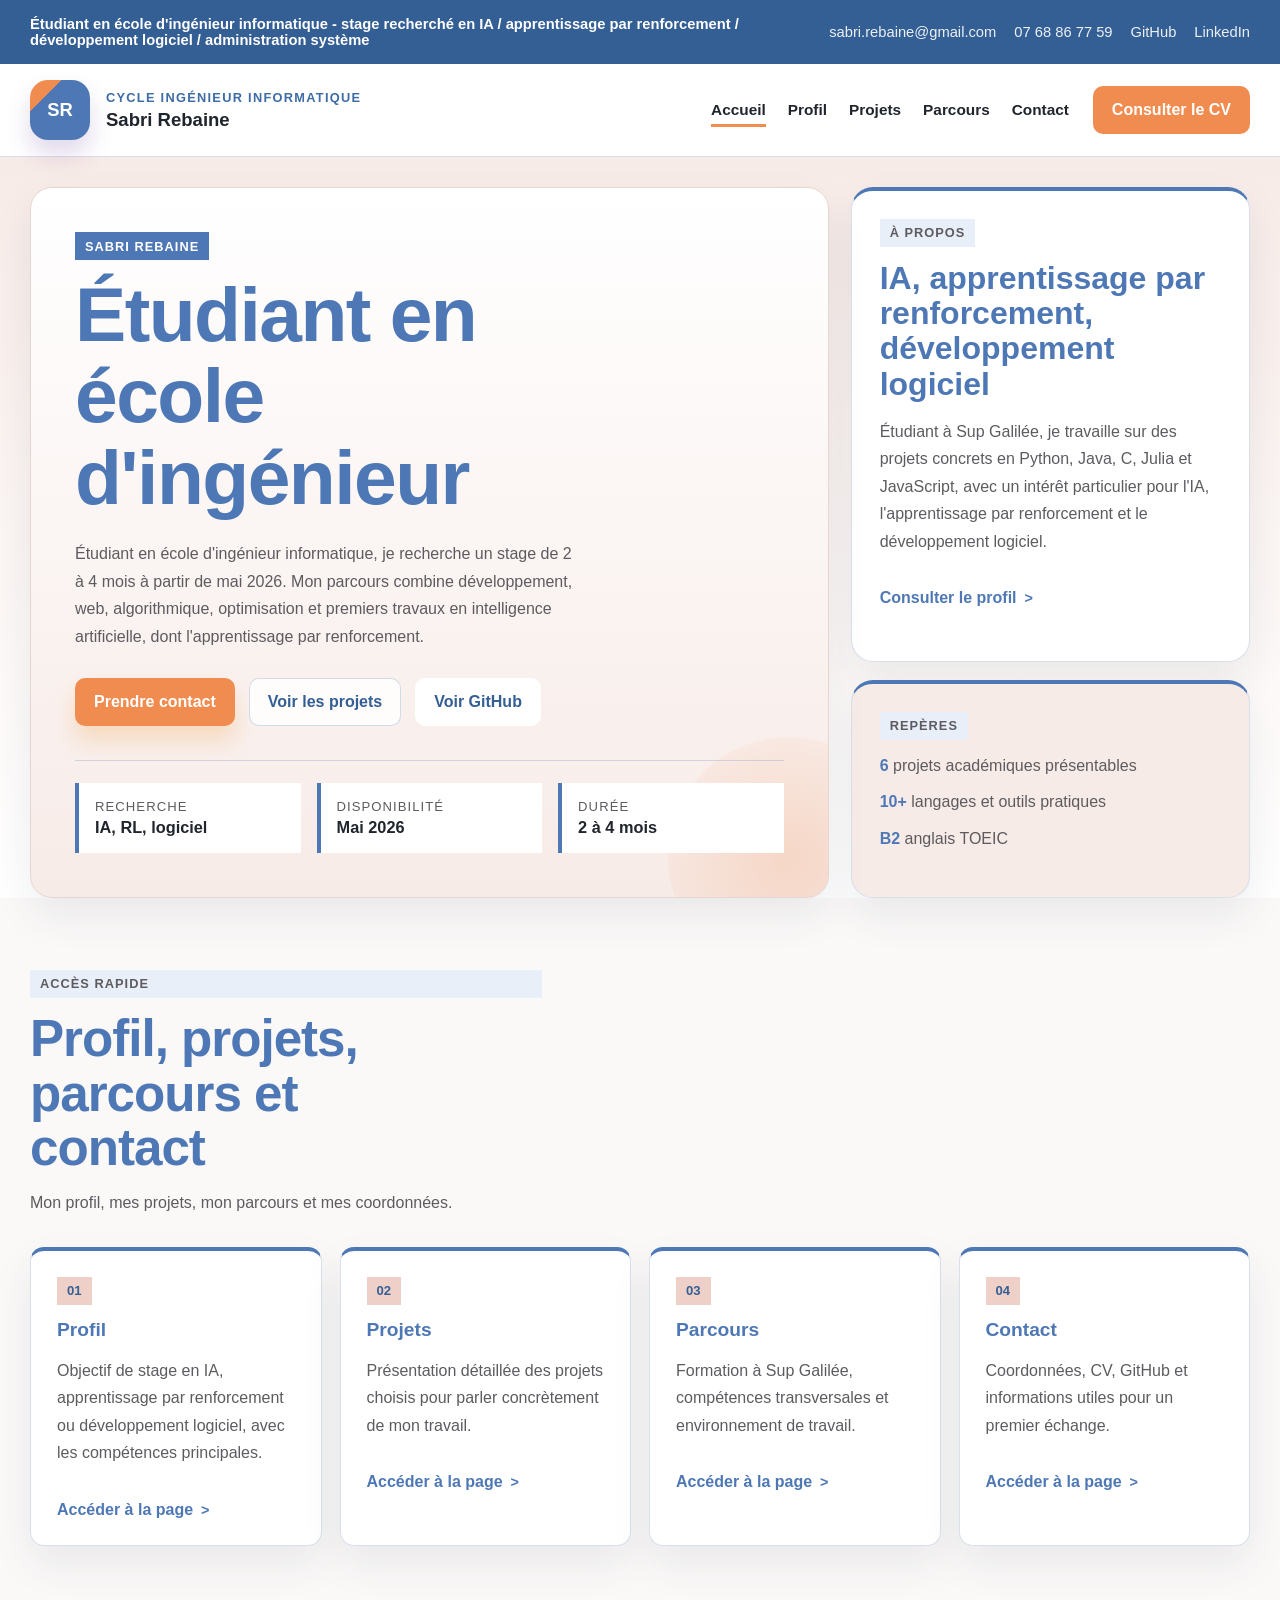
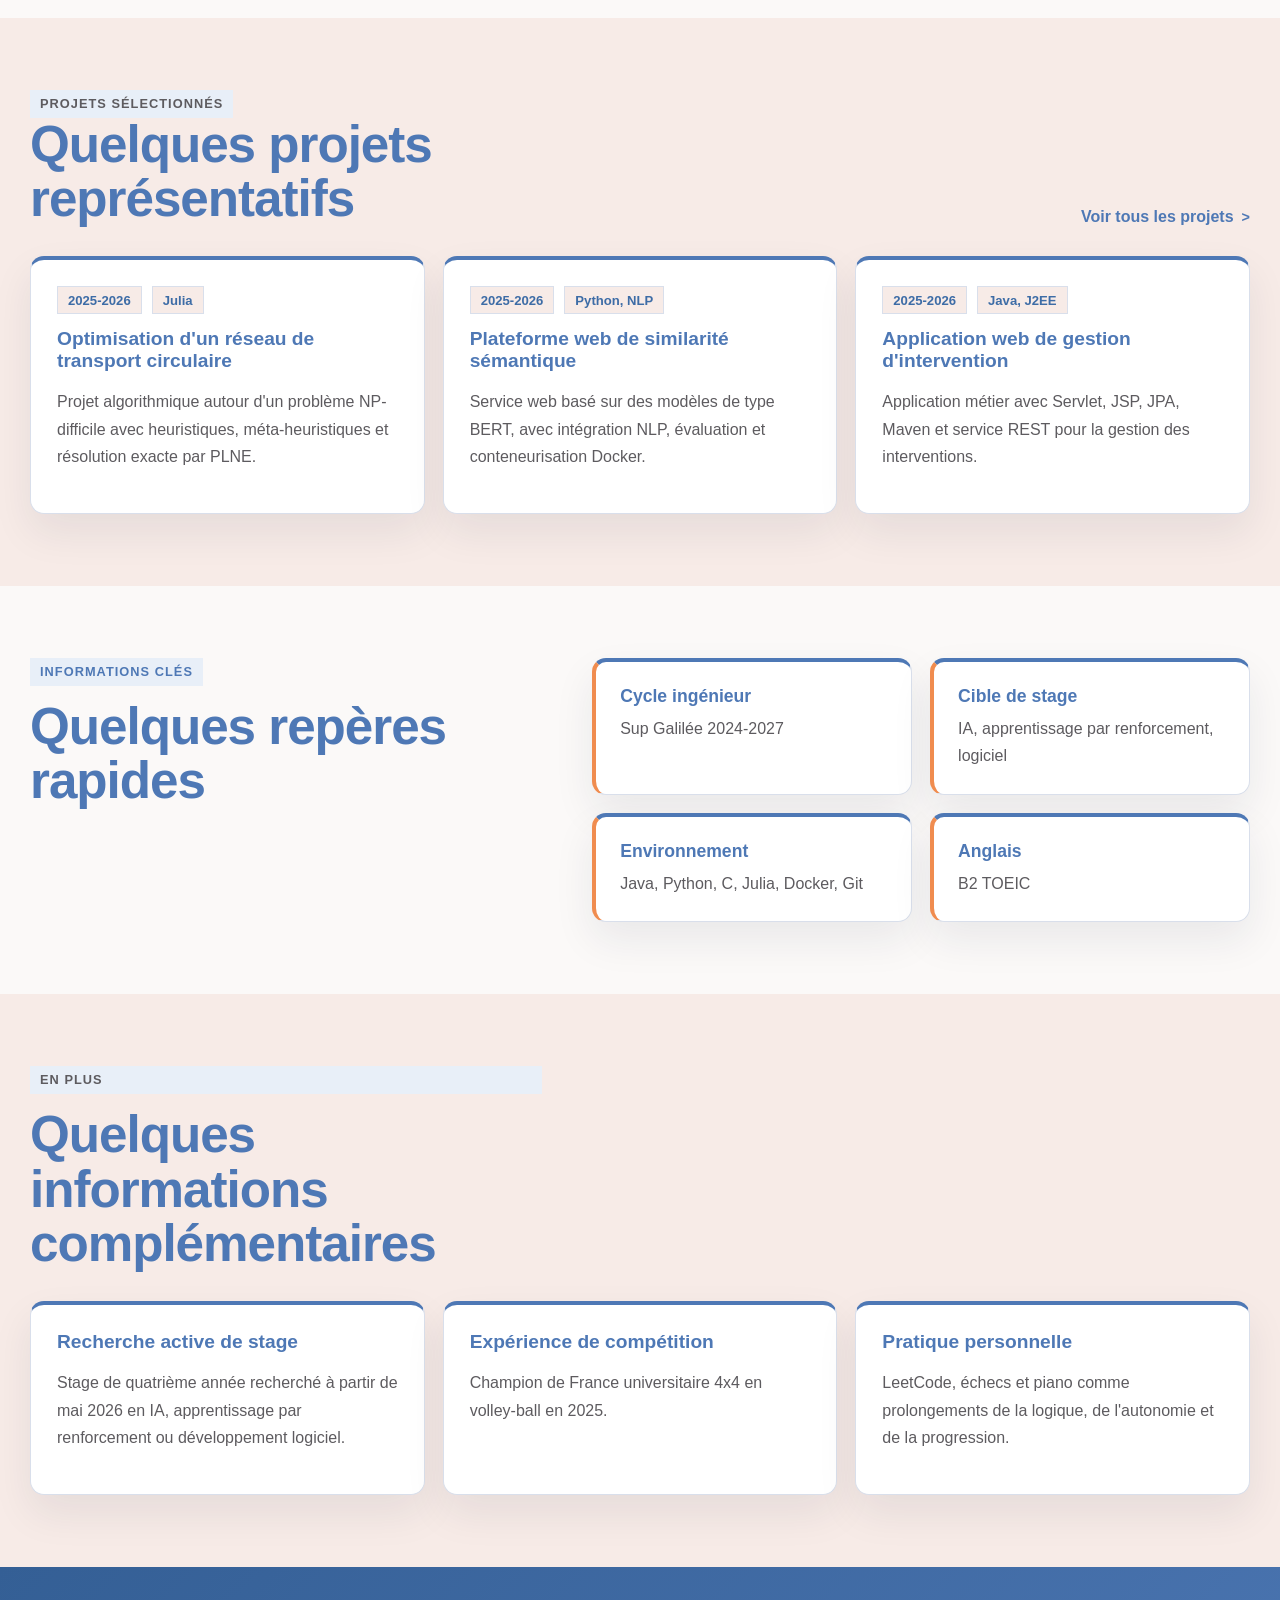
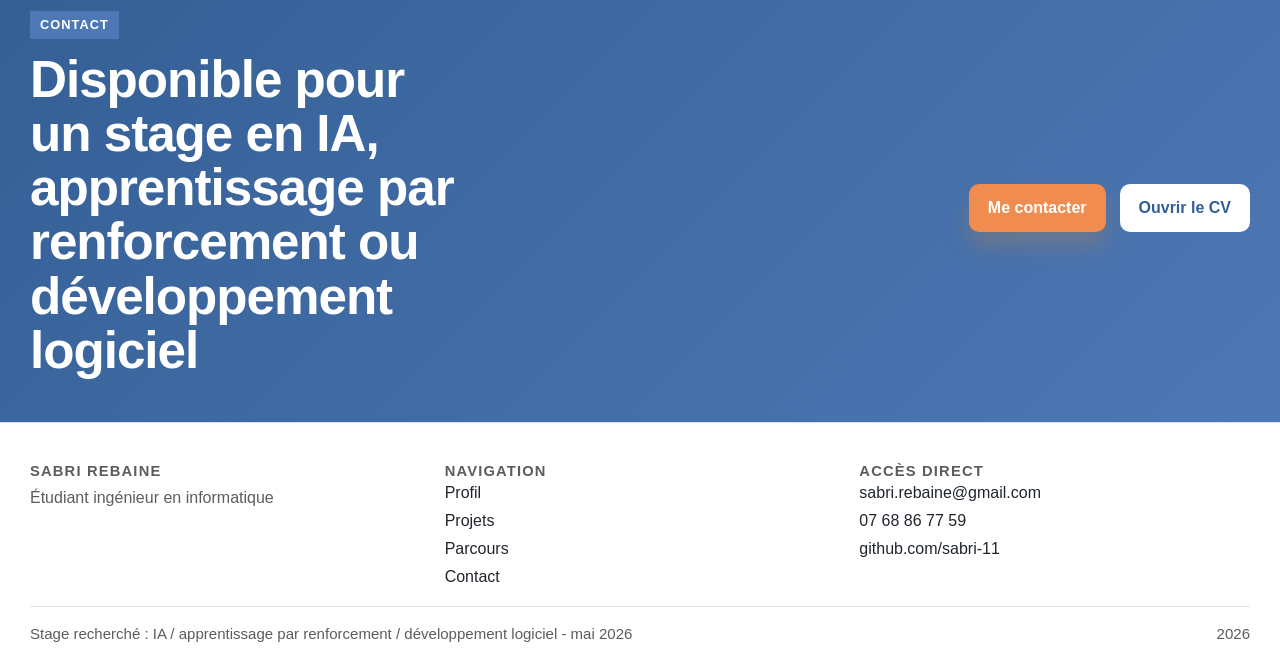
==== commit 4f258b0f: "ameliorations" ====
--- a/index.html
+++ b/index.html
@@ -25,10 +25,10 @@
 
     <header class="site-header">
       <div class="container header-shell">
-        <a class="brand" href="index.html" aria-label="Retour a l'accueil">
+        <a class="brand" href="index.html" aria-label="Retour à l'accueil">
           <span class="brand-mark">SR</span>
           <span class="brand-copy">
-            <span class="brand-kicker">Cycle ingenieur informatique</span>
+            <span class="brand-kicker">Cycle ingénieur informatique</span>
             <strong>Sabri Rebaine</strong>
           </span>
         </a>
@@ -60,7 +60,7 @@
         <div class="container hero-grid">
           <article class="hero-stage">
             <p class="eyebrow light">Sabri Rebaine</p>
-            <h1> Etudiant en école d'ingénieur</h1>
+            <h1>Étudiant en école d'ingénieur</h1>
             <p class="hero-text">
               Étudiant en école d'ingénieur informatique, je recherche un
               stage de 2 à 4 mois à partir de mai 2026. Mon parcours combine
@@ -100,7 +100,7 @@
 
           <aside class="hero-side">
             <article class="hero-side-card">
-              <p class="eyebrow">A propos</p>
+              <p class="eyebrow">À propos</p>
               <h2>IA, apprentissage par renforcement, développement logiciel</h2>
               <p>
                 Étudiant à Sup Galilée, je travaille sur des projets concrets
@@ -112,9 +112,9 @@
             </article>
 
             <article class="hero-side-card compact">
-              <p class="eyebrow">Reperes</p>
+              <p class="eyebrow">Repères</p>
               <ul class="fact-list">
-                <li><strong>6</strong> projets academiques presentables</li>
+                <li><strong>6</strong> projets académiques présentables</li>
                 <li><strong>10+</strong> langages et outils pratiques</li>
                 <li><strong>B2</strong> anglais TOEIC</li>
               </ul>
@@ -126,10 +126,10 @@
       <section class="section">
         <div class="container">
           <div class="section-heading">
-            <p class="eyebrow">Acces rapide</p>
+            <p class="eyebrow">Accès rapide</p>
             <h2>Profil, projets, parcours et contact</h2>
             <p>
-              Mon profil, mes projets, mon parcours et mes coordonnees.
+              Mon profil, mes projets, mon parcours et mes coordonnées.
             </p>
           </div>
 
@@ -138,27 +138,27 @@
               <span class="card-index">01</span>
               <h3>Profil</h3>
               <p>Objectif de stage en IA, apprentissage par renforcement ou développement logiciel, avec les compétences principales.</p>
-              <a class="text-link" href="profil.html">Acceder à la page</a>
+              <a class="text-link" href="profil.html">Accéder à la page</a>
             </article>
 
             <article class="feature-card reveal">
               <span class="card-index">02</span>
               <h3>Projets</h3>
-              <p>Présentation detaillée des projets choisis pour parler concretement de mon travail.</p>
-              <a class="text-link" href="projets.html">Acceder à la page</a>
+              <p>Présentation détaillée des projets choisis pour parler concrètement de mon travail.</p>
+              <a class="text-link" href="projets.html">Accéder à la page</a>
             </article>
 
             <article class="feature-card reveal">
               <span class="card-index">03</span>
               <h3>Parcours</h3>
-              <p>Formation à Sup Galilee, compétences transversales et environnement de travail.</p>
+              <p>Formation à Sup Galilée, compétences transversales et environnement de travail.</p>
               <a class="text-link" href="parcours.html">Accéder à la page</a>
             </article>
 
             <article class="feature-card reveal">
               <span class="card-index">04</span>
               <h3>Contact</h3>
-              <p>Coordonnees, CV, GitHub et informations utiles pour un premier echange.</p>
+              <p>Coordonnées, CV, GitHub et informations utiles pour un premier échange.</p>
               <a class="text-link" href="contact.html">Accéder à la page</a>
             </article>
           </div>
@@ -184,7 +184,7 @@
               <h3>Optimisation d'un réseau de transport circulaire</h3>
               <p>
                 Projet algorithmique autour d'un problème NP-difficile avec
-                heuristiques, meta-heuristiques et resolution exacte par PLNE.
+                heuristiques, méta-heuristiques et résolution exacte par PLNE.
               </p>
             </article>
 
@@ -193,10 +193,10 @@
                 <span>2025-2026</span>
                 <span>Python, NLP</span>
               </div>
-              <h3>Plateforme web de similarite semantique</h3>
+              <h3>Plateforme web de similarité sémantique</h3>
               <p>
-                Service web base sur des modeles de type BERT, avec integration
-                NLP, evaluation et conteneurisation Docker.
+                Service web basé sur des modèles de type BERT, avec intégration
+                NLP, évaluation et conteneurisation Docker.
               </p>
             </article>
 
@@ -207,7 +207,7 @@
               </div>
               <h3>Application web de gestion d'intervention</h3>
               <p>
-                Application metier avec Servlet, JSP, JPA, Maven et service REST
+                Application métier avec Servlet, JSP, JPA, Maven et service REST
                 pour la gestion des interventions.
               </p>
             </article>
@@ -218,14 +218,14 @@
       <section class="section">
         <div class="container band-layout">
           <div class="band-copy">
-            <p class="eyebrow">Informations cles</p>
-            <h2>Quelques reperes rapides</h2>
+            <p class="eyebrow">Informations clés</p>
+            <h2>Quelques repères rapides</h2>
           </div>
 
           <div class="metric-grid">
             <article class="metric-card reveal">
-              <strong>Cycle ingenieur</strong>
-              <span>Sup Galilee 2024-2027</span>
+              <strong>Cycle ingénieur</strong>
+              <span>Sup Galilée 2024-2027</span>
             </article>
             <article class="metric-card reveal">
               <strong>Cible de stage</strong>
@@ -247,7 +247,7 @@
         <div class="container">
           <div class="section-heading">
             <p class="eyebrow">En plus</p>
-            <h2>Quelques informations complementaires</h2>
+            <h2>Quelques informations complémentaires</h2>
           </div>
 
           <div class="spotlight-grid">
@@ -256,12 +256,12 @@
               <p>Stage de quatrième année recherché à partir de mai 2026 en IA, apprentissage par renforcement ou développement logiciel.</p>
             </article>
             <article class="spotlight-card reveal">
-              <h3>Experience de competition</h3>
+              <h3>Expérience de compétition</h3>
               <p>Champion de France universitaire 4x4 en volley-ball en 2025.</p>
             </article>
             <article class="spotlight-card reveal">
               <h3>Pratique personnelle</h3>
-              <p>LeetCode, echecs et piano comme prolongements de la logique, de l'autonomie et de la progression.</p>
+              <p>LeetCode, échecs et piano comme prolongements de la logique, de l'autonomie et de la progression.</p>
             </article>
           </div>
         </div>
@@ -287,7 +287,7 @@
       <div class="container footer-grid">
         <div>
           <p class="footer-title">Sabri Rebaine</p>
-          <p>Etudiant ingenieur en informatique</p>
+          <p>Étudiant ingénieur en informatique</p>
         </div>
         <div>
           <p class="footer-title">Navigation</p>
@@ -299,7 +299,7 @@
           </ul>
         </div>
         <div>
-          <p class="footer-title">Acces direct</p>
+          <p class="footer-title">Accès direct</p>
           <ul class="footer-links">
             <li><a href="mailto:sabri.rebaine@gmail.com">sabri.rebaine@gmail.com</a></li>
             <li><a href="tel:+33768867759">07 68 86 77 59</a></li>
--- a/styles.css
+++ b/styles.css
@@ -70,6 +70,7 @@
 .utility-bar {
   background: var(--purple-dark);
   color: #ffffff;
+  padding: 6px 0;
 }
 
 .utility-inner {
@@ -77,7 +78,7 @@
   align-items: center;
   justify-content: space-between;
   gap: 16px;
-  min-height: 44px;
+  min-height: 52px;
   font-size: 0.92rem;
 }
 
